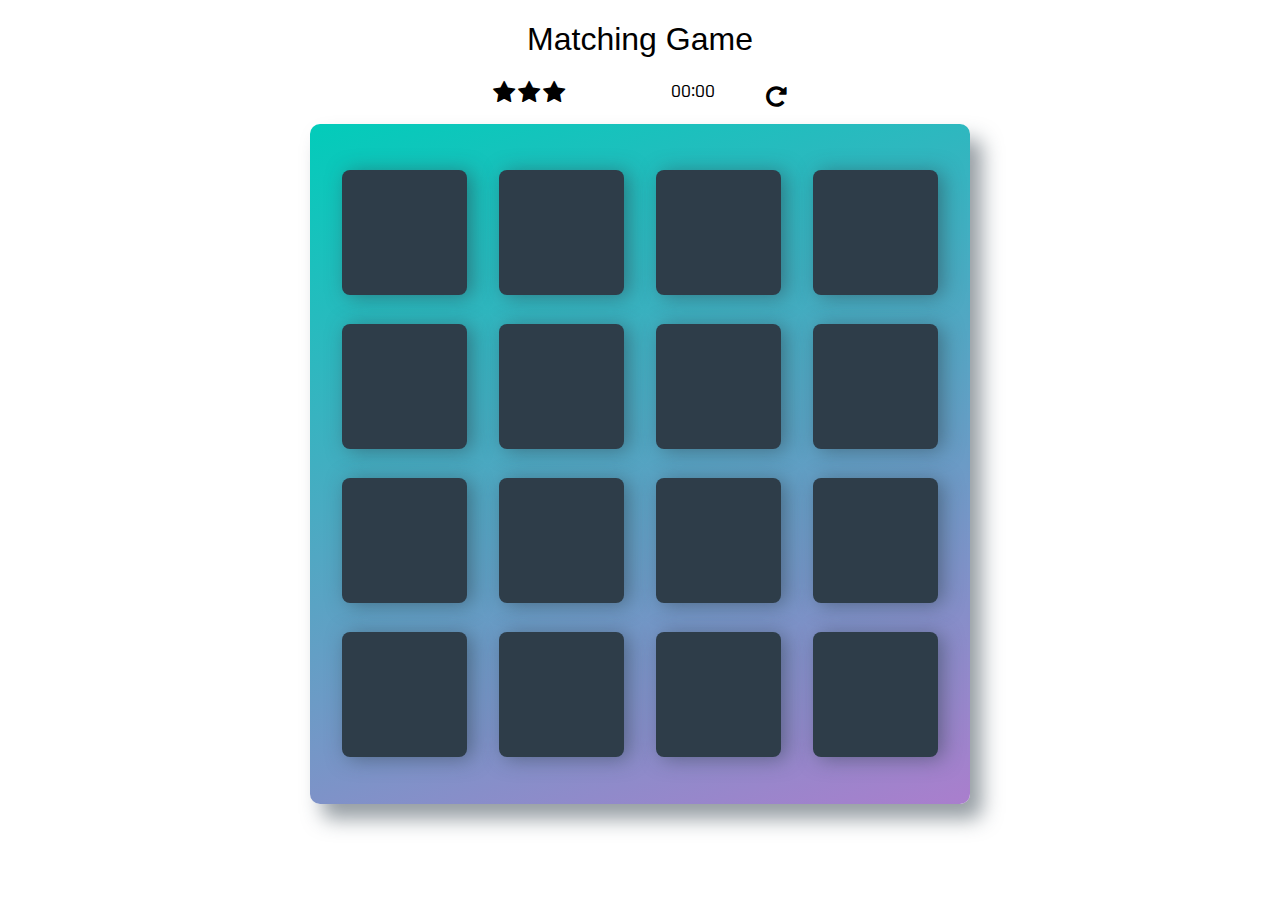
==== index.html @ 9c477710 "Timer reset working" ====
<!doctype html>
<html lang="en">
<head>
    <meta charset="utf-8">
    <title>Matching Game</title>
    <meta name="description" content="">
    <link rel="stylesheet prefetch" href="https://maxcdn.bootstrapcdn.com/font-awesome/4.6.1/css/font-awesome.min.css">
    <link rel="stylesheet prefetch" href="https://fonts.googleapis.com/css?family=Coda">
    <link rel="stylesheet" href="css/app.css">
  <!-- MODAL files-->
    <link href="css/modal.css" rel="stylesheet">

</head>
<body>

    <div class="container">
        <header>
            <h1>Matching Game</h1>
        </header>

        <section class="score-panel">
        	<ul class="stars">
        		<li><i class="fa fa-star" id="star1"></i></li>
        		<li><i class="fa fa-star" id="star2"></i></li>
        		<li><i class="fa fa-star" id="star3"></i></li>
        	</ul>

          <span class="moves" id="moves"></span>

          <div class="countdown" id="timer"></div>

          <div class="restart" onclick="restart()">
            <i class="fa fa-repeat"></i>
          </div>
        </section>

        <ul class="deck" id="deck">
            <li class="card">
                <i class="fa fa-diamond"></i>
            </li>
            <li class="card">
                <i class="fa fa-paper-plane-o"></i>
            </li>
            <li class="card match">
                <i class="fa fa-anchor"></i>
            </li>
            <li class="card">
                <i class="fa fa-bolt"></i>
            </li>
            <li class="card">
                <i class="fa fa-cube"></i>
            </li>
            <li class="card match">
                <i class="fa fa-anchor"></i>
            </li>
            <li class="card">
                <i class="fa fa-leaf"></i>
            </li>
            <li class="card">
                <i class="fa fa-bicycle"></i>
            </li>
            <li class="card">
                <i class="fa fa-diamond"></i>
            </li>
            <li class="card">
                <i class="fa fa-bomb"></i>
            </li>
            <li class="card">
                <i class="fa fa-leaf"></i>
            </li>
            <li class="card">
                <i class="fa fa-bomb"></i>
            </li>
            <li class="card open show">
                <i class="fa fa-bolt"></i>
            </li>
            <li class="card">
                <i class="fa fa-bicycle"></i>
            </li>
            <li class="card">
                <i class="fa fa-paper-plane-o"></i>
            </li>
            <li class="card">
                <i class="fa fa-cube"></i>
            </li>
        </ul>

          <div id="modalWin" class="modal">
              <div class="modal-window">
                  <h3>YOU WON !!! CONGRATULATIONS !!!</h3>

                  <p>Lorem ipsum dolor sit amet, consectetur adipiscing elit.</p>
              </div>
          </div>

          <div id="modalLose" class="modal">
              <div class="modal-window">
                  <h3>YOU LOST ! YOU STUPID WOMAN !</h3>

                  <p>Lorem ipsum dolor sit amet, consectetur adipiscing elit.</p>
              </div>
          </div>

    </div>
    <script src='http://cdnjs.cloudflare.com/ajax/libs/jquery/2.1.3/jquery.min.js'></script>
    <script src="js/app.js"></script>
</body>
</html>
---- css/app.css ----
html {
    box-sizing: border-box;
}

*,
*::before,
*::after {
    box-sizing: inherit;
}

html,
body {
    width: 100%;
    height: 100%;
    margin: 0;
    padding: 0;
}

body {
    background: #ffffff url('../img/geometry2.png'); /* Background pattern from Subtle Patterns */
    font-family: 'Coda', cursive;
}

.container {
    display: flex;
    justify-content: center;
    align-items: center;
    flex-direction: column;
}

h1 {
    font-family: 'Open Sans', sans-serif;
    font-weight: 300;
}

/*
 * Styles for the deck of cards
 */

.deck {
    width: 660px;
    min-height: 680px;
    background: linear-gradient(160deg, #02ccba 0%, #aa7ecd 100%);
    padding: 32px;
    border-radius: 10px;
    box-shadow: 12px 15px 20px 0 rgba(46, 61, 73, 0.5);
    display: flex;
    flex-wrap: wrap;
    justify-content: space-between;
    align-items: center;
    margin: 0 0 3em;
}

.deck .card {
    height: 125px;
    width: 125px;
    background: #2e3d49;
    font-size: 0;
    color: #ffffff;
    border-radius: 8px;
    cursor: pointer;
    display: flex;
    justify-content: center;
    align-items: center;
    box-shadow: 5px 2px 20px 0 rgba(46, 61, 73, 0.5);
}

.deck .card.open {
    transform: rotateY(0);
    background: #02b3e4;
    cursor: default;
}

.deck .card.show {
    font-size: 33px;
}

.deck .card.match {
    cursor: default;
    background: #02ccba;
    font-size: 33px;
    pointer-events: none;
}

/*
 * Styles for the Score Panel
 */
.fa-star{
  font-size: 24px;
}
.score-panel {
    display : flex;
    justify-content: space-around;
    text-align: left;
    width: 345px;
    margin-bottom: 10px;
}

.score-panel .stars {
    margin: 0;
    padding: 0;
    display: inline-block;
    margin: 0 5px 0 0;
}

.score-panel .stars li {
    list-style: none;
    display: inline-block;
}

.score-panel .restart {
    font-size: 24px;
    cursor: pointer;
    float: right;
}


/* MODAL */

/* MODAL END */
---- css/modal.css ----
.modal {
    position: fixed;
    top: 0;
    left: 0;
    bottom: 0;
    right: 0;
    display: none;
    overflow: auto;
    background-color: #000000;
    background-color: rgba(0, 0, 0, 0.7);
    z-index: 9999;
}

.modal-window {
    position: relative;
    background-color: #FFFFFF;
    width: 50%;
    margin: 10% auto;
    padding: 20px;
}

.modal-window.small {
    width: 30%;
}

.modal-window.large {
    width: 75%;
}

.close {
    position: absolute;
    top: 0;
    right: 0;
    color: rgba(0,0,0,0.3);
    height: 30px;
    width: 30px;
    font-size: 30px;
    line-height: 30px;
    text-align: center;
}

.close:hover,
.close:focus {
    color: #000000;
    cursor: pointer;
}

.open {
    display: block;
}
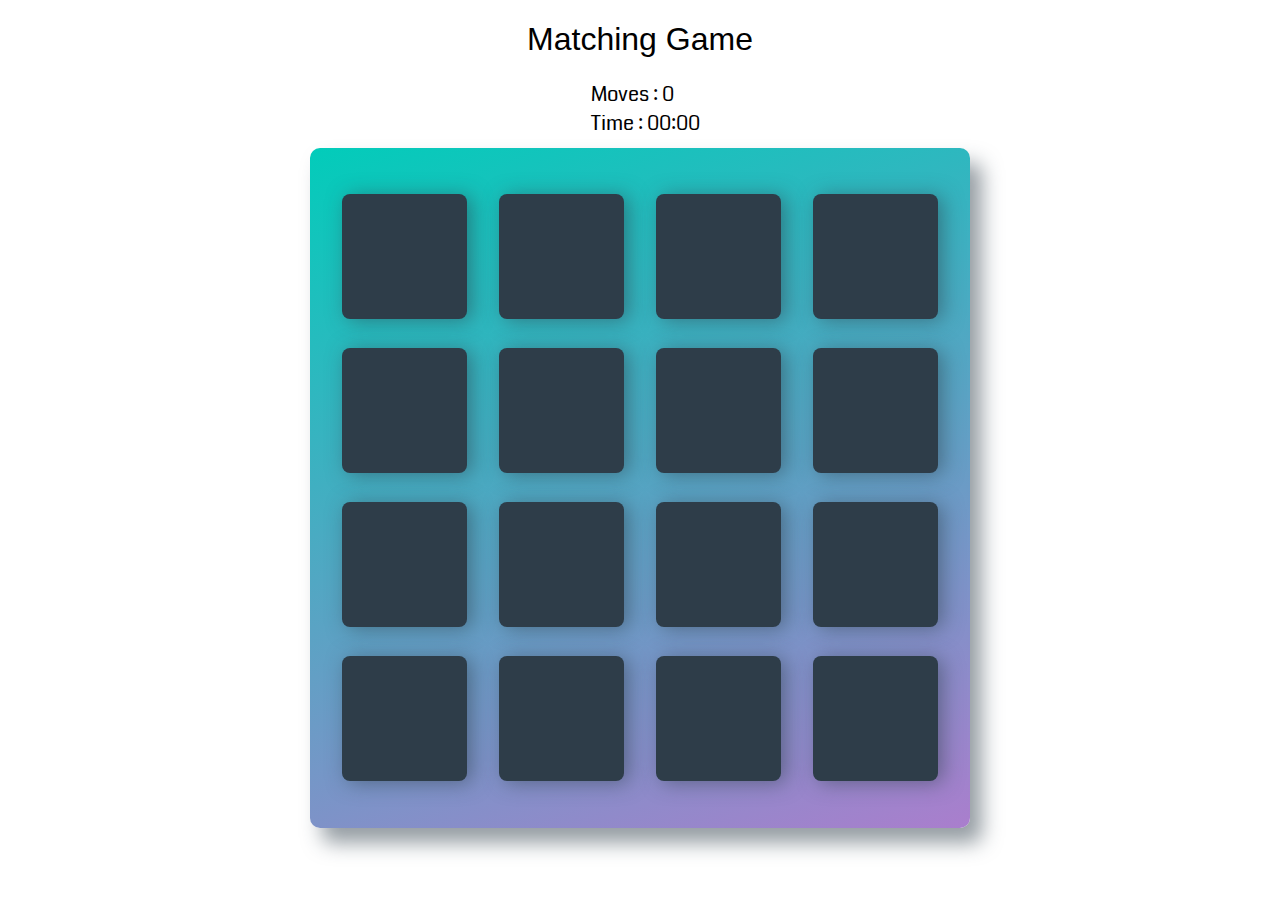
==== commit 9f3ddf80: "Rating is functional now" ====
--- a/index.html
+++ b/index.html
@@ -4,7 +4,7 @@
     <meta charset="utf-8">
     <title>Matching Game</title>
     <meta name="description" content="">
-    <link rel="stylesheet prefetch" href="https://maxcdn.bootstrapcdn.com/font-awesome/4.6.1/css/font-awesome.min.css">
+    <link rel="stylesheet" href="https://use.fontawesome.com/releases/v5.0.13/css/all.css" integrity="sha384-DNOHZ68U8hZfKXOrtjWvjxusGo9WQnrNx2sqG0tfsghAvtVlRW3tvkXWZh58N9jp" crossorigin="anonymous">
     <link rel="stylesheet prefetch" href="https://fonts.googleapis.com/css?family=Coda">
     <link rel="stylesheet" href="css/app.css">
   <!-- MODAL files-->
@@ -19,19 +19,24 @@
         </header>
 
         <section class="score-panel">
-        	<ul class="stars">
-        		<li><i class="fa fa-star" id="star1"></i></li>
-        		<li><i class="fa fa-star" id="star2"></i></li>
-        		<li><i class="fa fa-star" id="star3"></i></li>
-        	</ul>
+            <Section class="rating">
+              <ul class="stars">
+            		<li><i class="fas fa-star" id="starOne" name="starRating"></i></li>
+            		<li><i class="fas fa-star" id="starTwo" name="starRating"></i></li>
+            		<li><i class="fas fa-star" id="starThree" name="starRating"></i></li>
+            	</ul>
+            </section>
 
-          <span class="moves" id="moves"></span>
+            <section>
+              <span class="moves" id="moves">Moves : 0</span>
+              <div class="timer" id="timer"></div>
+            </section>
 
-          <div class="countdown" id="timer"></div>
-
-          <div class="restart" onclick="restart()">
-            <i class="fa fa-repeat"></i>
-          </div>
+          <section class="restart">
+              <div class="restart" onclick="restart()">
+              <i class="fas fa-redo-alt"></i>
+              </div>
+          </section>
         </section>
 
         <ul class="deck" id="deck">
--- a/css/app.css
+++ b/css/app.css
@@ -86,13 +86,23 @@
  * Styles for the Score Panel
  */
 .fa-star{
-  font-size: 24px;
+  font-size: 30px;
+  color: #FFB300;
 }
+
+.moves{
+  font-size: 20px;
+}
+
+.timer{
+  font-size: 20px;
+}
+
 .score-panel {
     display : flex;
     justify-content: space-around;
     text-align: left;
-    width: 345px;
+    width: 400px;
     margin-bottom: 10px;
 }
 
@@ -109,7 +119,7 @@
 }
 
 .score-panel .restart {
-    font-size: 24px;
+    font-size: 30px;
     cursor: pointer;
     float: right;
 }
--- a/css/modal.css
+++ b/css/modal.css
@@ -1,50 +1,50 @@
-.modal {
-    position: fixed;
-    top: 0;
-    left: 0;
-    bottom: 0;
-    right: 0;
-    display: none;
-    overflow: auto;
-    background-color: #000000;
-    background-color: rgba(0, 0, 0, 0.7);
-    z-index: 9999;
-}
-
-.modal-window {
-    position: relative;
-    background-color: #FFFFFF;
-    width: 50%;
-    margin: 10% auto;
-    padding: 20px;
-}
-
-.modal-window.small {
-    width: 30%;
-}
-
-.modal-window.large {
-    width: 75%;
-}
-
-.close {
-    position: absolute;
-    top: 0;
-    right: 0;
-    color: rgba(0,0,0,0.3);
-    height: 30px;
-    width: 30px;
-    font-size: 30px;
-    line-height: 30px;
-    text-align: center;
-}
-
-.close:hover,
-.close:focus {
-    color: #000000;
-    cursor: pointer;
-}
-
-.open {
-    display: block;
-}
+.modal {
+    position: fixed;
+    top: 0;
+    left: 0;
+    bottom: 0;
+    right: 0;
+    display: none;
+    overflow: auto;
+    background-color: #000000;
+    background-color: rgba(0, 0, 0, 0.7);
+    z-index: 9999;
+}
+
+.modal-window {
+    position: relative;
+    background-color: #FFFFFF;
+    width: 50%;
+    margin: 10% auto;
+    padding: 20px;
+}
+
+.modal-window.small {
+    width: 30%;
+}
+
+.modal-window.large {
+    width: 75%;
+}
+
+.close {
+    position: absolute;
+    top: 0;
+    right: 0;
+    color: rgba(0,0,0,0.3);
+    height: 30px;
+    width: 30px;
+    font-size: 30px;
+    line-height: 30px;
+    text-align: center;
+}
+
+.close:hover,
+.close:focus {
+    color: #000000;
+    cursor: pointer;
+}
+
+.open {
+    display: block;
+}
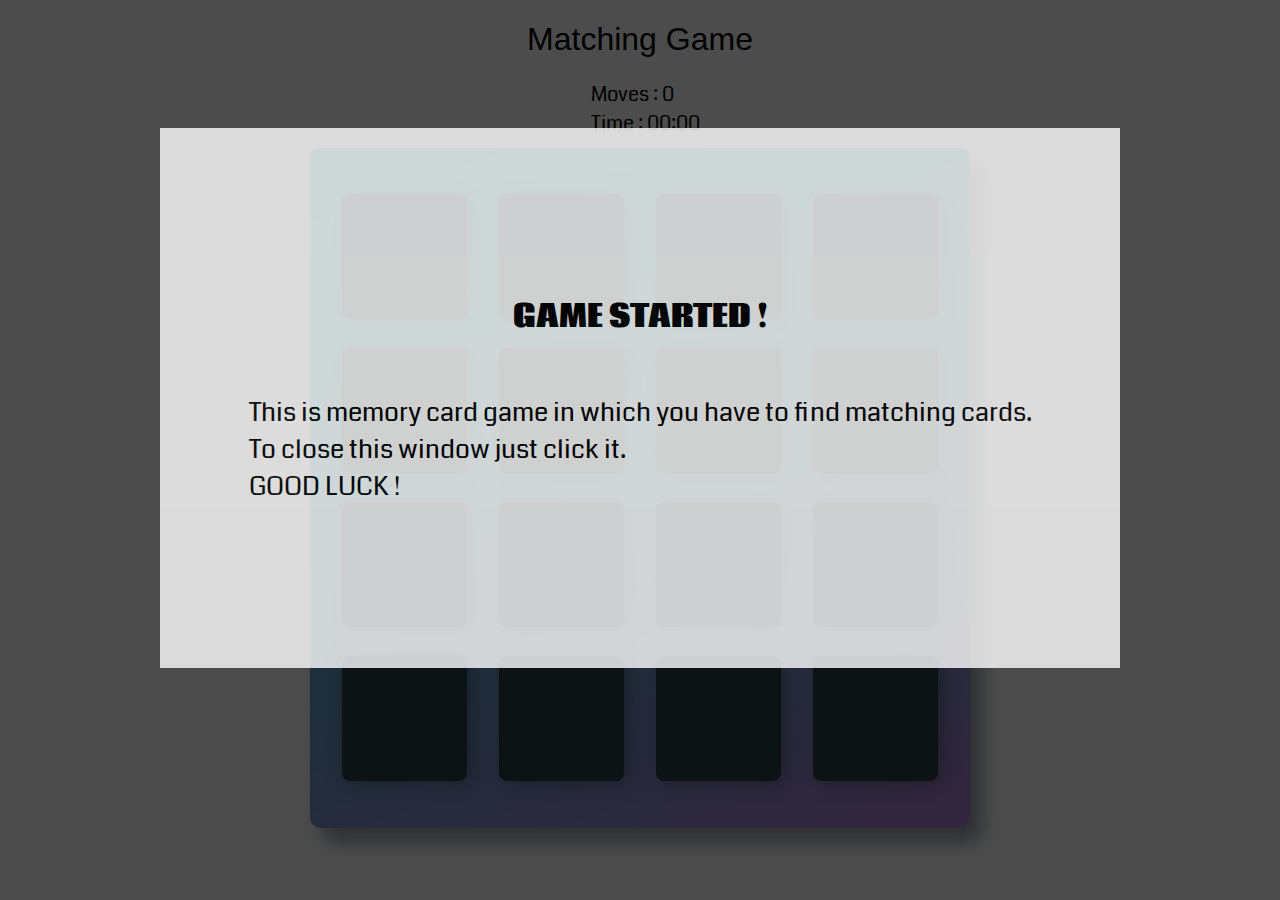
==== commit 6e2bfc39: "Game is ready to submit to Udacity" ====
--- a/index.html
+++ b/index.html
@@ -1,113 +1,121 @@
 <!doctype html>
 <html lang="en">
+
 <head>
-    <meta charset="utf-8">
-    <title>Matching Game</title>
-    <meta name="description" content="">
-    <link rel="stylesheet" href="https://use.fontawesome.com/releases/v5.0.13/css/all.css" integrity="sha384-DNOHZ68U8hZfKXOrtjWvjxusGo9WQnrNx2sqG0tfsghAvtVlRW3tvkXWZh58N9jp" crossorigin="anonymous">
-    <link rel="stylesheet prefetch" href="https://fonts.googleapis.com/css?family=Coda">
-    <link rel="stylesheet" href="css/app.css">
+  <meta charset="utf-8">
+  <title>Matching Game</title>
+  <meta name="description" content="">
+  <link rel="stylesheet" href="https://use.fontawesome.com/releases/v5.0.13/css/all.css" integrity="sha384-DNOHZ68U8hZfKXOrtjWvjxusGo9WQnrNx2sqG0tfsghAvtVlRW3tvkXWZh58N9jp" crossorigin="anonymous">
+  <link rel="stylesheet prefetch" href="https://fonts.googleapis.com/css?family=Coda">
+  <link rel="stylesheet" href="css/app.css">
   <!-- MODAL files-->
-    <link href="css/modal.css" rel="stylesheet">
+  <link href="css/modal.css" rel="stylesheet">
 
 </head>
+
 <body>
 
-    <div class="container">
-        <header>
-            <h1>Matching Game</h1>
-        </header>
+  <div class="container">
+    <header>
+      <h1>Matching Game</h1>
+    </header>
 
-        <section class="score-panel">
-            <Section class="rating">
-              <ul class="stars">
-            		<li><i class="fas fa-star" id="starOne" name="starRating"></i></li>
-            		<li><i class="fas fa-star" id="starTwo" name="starRating"></i></li>
-            		<li><i class="fas fa-star" id="starThree" name="starRating"></i></li>
-            	</ul>
-            </section>
+    <section class="score-panel">
+      <Section class="rating">
+        <ul class="stars">
+          <li><i class="fas fa-star starOne " id="starOne" name="starRating"></i></li>
+          <li><i class="fas fa-star starTwo" id="starTwo" name="starRating"></i></li>
+          <li><i class="fas fa-star starThree" id="starThree" name="starRating"></i></li>
+        </ul>
+      </section>
 
-            <section>
-              <span class="moves" id="moves">Moves : 0</span>
-              <div class="timer" id="timer"></div>
-            </section>
+      <section>
+        <span class="moves" id="moves">Moves : 0</span>
+        <div class="timer" id="timer"></div>
+      </section>
 
-          <section class="restart">
-              <div class="restart" onclick="restart()">
-              <i class="fas fa-redo-alt"></i>
-              </div>
-          </section>
+      <section class="restart">
+        <div class="restart" onclick="restart()">
+          <i class="fas fa-redo-alt"></i>
+        </div>
+      </section>
+    </section>
+
+    <ul class="deck" id="deck">
+      <li class="card">
+        <i class="fas fa-gem"></i>
+      </li>
+      <li class="card">
+        <i class="fas fa-paper-plane"></i>
+      </li>
+      <li class="card match">
+        <i class="fa fa-anchor"></i>
+      </li>
+      <li class="card">
+        <i class="fa fa-bolt"></i>
+      </li>
+      <li class="card">
+        <i class="fa fa-cube"></i>
+      </li>
+      <li class="card match">
+        <i class="fa fa-anchor"></i>
+      </li>
+      <li class="card">
+        <i class="fa fa-leaf"></i>
+      </li>
+      <li class="card">
+        <i class="fa fa-bicycle"></i>
+      </li>
+      <li class="card">
+        <i class="fas fa-gem"></i>
+      </li>
+      <li class="card">
+        <i class="fa fa-bomb"></i>
+      </li>
+      <li class="card">
+        <i class="fa fa-leaf"></i>
+      </li>
+      <li class="card">
+        <i class="fa fa-bomb"></i>
+      </li>
+      <li class="card open show">
+        <i class="fa fa-bolt"></i>
+      </li>
+      <li class="card">
+        <i class="fa fa-bicycle"></i>
+      </li>
+      <li class="card">
+        <i class="fas fa-paper-plane"></i>
+      </li>
+      <li class="card">
+        <i class="fa fa-cube"></i>
+      </li>
+    </ul>
+
+    <div id="modalWin" class="modal">
+      <div class="modal-window large">
+        <h3>CONGRATULATIONS !!!</h3>
+        <p id="modalWintext">Lorem ipsum dolor sit amet, consectetur adipiscing elit.</p>
+        <section class="ratingModal">
+          <ul class="modalStars">
+            <li><i class="fas fa-star starOne" id="starOne" name="starRating"></i></li>
+            <li><i class="fas fa-star starTwo" id="starTwo" name="starRating"></i></li>
+            <li><i class="fas fa-star starThree" id="starThree" name="starRating"></i></li>
+          </ul>
         </section>
+      </div>
+    </div>
 
-        <ul class="deck" id="deck">
-            <li class="card">
-                <i class="fa fa-diamond"></i>
-            </li>
-            <li class="card">
-                <i class="fa fa-paper-plane-o"></i>
-            </li>
-            <li class="card match">
-                <i class="fa fa-anchor"></i>
-            </li>
-            <li class="card">
-                <i class="fa fa-bolt"></i>
-            </li>
-            <li class="card">
-                <i class="fa fa-cube"></i>
-            </li>
-            <li class="card match">
-                <i class="fa fa-anchor"></i>
-            </li>
-            <li class="card">
-                <i class="fa fa-leaf"></i>
-            </li>
-            <li class="card">
-                <i class="fa fa-bicycle"></i>
-            </li>
-            <li class="card">
-                <i class="fa fa-diamond"></i>
-            </li>
-            <li class="card">
-                <i class="fa fa-bomb"></i>
-            </li>
-            <li class="card">
-                <i class="fa fa-leaf"></i>
-            </li>
-            <li class="card">
-                <i class="fa fa-bomb"></i>
-            </li>
-            <li class="card open show">
-                <i class="fa fa-bolt"></i>
-            </li>
-            <li class="card">
-                <i class="fa fa-bicycle"></i>
-            </li>
-            <li class="card">
-                <i class="fa fa-paper-plane-o"></i>
-            </li>
-            <li class="card">
-                <i class="fa fa-cube"></i>
-            </li>
-        </ul>
+    <div id="modalStart" class="modal">
+      <div class="modal-window">
+        <h3>GAME STARTED !</h3>
+        <p id="modalStartText">Lorem ipsum dolor sit amet, consectetur adipiscing elit.</p>
+      </div>
+    </div>
 
-          <div id="modalWin" class="modal">
-              <div class="modal-window">
-                  <h3>YOU WON !!! CONGRATULATIONS !!!</h3>
+  </div>
+  <script src='http://cdnjs.cloudflare.com/ajax/libs/jquery/2.1.3/jquery.min.js'></script>
+  <script src="js/app.js"></script>
+</body>
 
-                  <p>Lorem ipsum dolor sit amet, consectetur adipiscing elit.</p>
-              </div>
-          </div>
-
-          <div id="modalLose" class="modal">
-              <div class="modal-window">
-                  <h3>YOU LOST ! YOU STUPID WOMAN !</h3>
-
-                  <p>Lorem ipsum dolor sit amet, consectetur adipiscing elit.</p>
-              </div>
-          </div>
-
-    </div>
-    <script src='http://cdnjs.cloudflare.com/ajax/libs/jquery/2.1.3/jquery.min.js'></script>
-    <script src="js/app.js"></script>
-</body>
 </html>
--- a/css/app.css
+++ b/css/app.css
@@ -1,36 +1,34 @@
 html {
-    box-sizing: border-box;
+  box-sizing: border-box;
 }
 
-*,
-*::before,
-*::after {
-    box-sizing: inherit;
+*, *::before, *::after {
+  box-sizing: inherit;
 }
 
-html,
-body {
-    width: 100%;
-    height: 100%;
-    margin: 0;
-    padding: 0;
+html, body {
+  width: 100%;
+  height: 100%;
+  margin: 0;
+  padding: 0;
 }
 
 body {
-    background: #ffffff url('../img/geometry2.png'); /* Background pattern from Subtle Patterns */
-    font-family: 'Coda', cursive;
+  background: #ffffff url('../img/geometry2.png');
+  /* Background pattern from Subtle Patterns */
+  font-family: 'Coda', cursive;
 }
 
 .container {
-    display: flex;
-    justify-content: center;
-    align-items: center;
-    flex-direction: column;
+  display: flex;
+  justify-content: center;
+  align-items: center;
+  flex-direction: column;
 }
 
 h1 {
-    font-family: 'Open Sans', sans-serif;
-    font-weight: 300;
+  font-family: 'Open Sans', sans-serif;
+  font-weight: 300;
 }
 
 /*
@@ -38,93 +36,163 @@
  */
 
 .deck {
-    width: 660px;
-    min-height: 680px;
-    background: linear-gradient(160deg, #02ccba 0%, #aa7ecd 100%);
-    padding: 32px;
-    border-radius: 10px;
-    box-shadow: 12px 15px 20px 0 rgba(46, 61, 73, 0.5);
-    display: flex;
-    flex-wrap: wrap;
-    justify-content: space-between;
-    align-items: center;
-    margin: 0 0 3em;
+  width: 660px;
+  min-height: 680px;
+  background: linear-gradient(160deg, #02ccba 0%, #aa7ecd 100%);
+  padding: 32px;
+  border-radius: 10px;
+  box-shadow: 12px 15px 20px 0 rgba(46, 61, 73, 0.5);
+  display: flex;
+  flex-wrap: wrap;
+  justify-content: space-between;
+  align-items: center;
+  margin: 0 0 3em;
 }
 
 .deck .card {
-    height: 125px;
-    width: 125px;
-    background: #2e3d49;
-    font-size: 0;
-    color: #ffffff;
-    border-radius: 8px;
-    cursor: pointer;
-    display: flex;
-    justify-content: center;
-    align-items: center;
-    box-shadow: 5px 2px 20px 0 rgba(46, 61, 73, 0.5);
+  height: 125px;
+  width: 125px;
+  background: #2e3d49;
+  font-size: 0;
+  color: #ffffff;
+  border-radius: 8px;
+  cursor: pointer;
+  display: flex;
+  justify-content: center;
+  align-items: center;
+  box-shadow: 5px 2px 20px 0 rgba(46, 61, 73, 0.5);
 }
 
 .deck .card.open {
-    transform: rotateY(0);
-    background: #02b3e4;
-    cursor: default;
+  transform: rotateY(0);
+  background: #02b3e4;
+  cursor: default;
 }
 
 .deck .card.show {
-    font-size: 33px;
+  font-size: 40px;
 }
 
 .deck .card.match {
-    cursor: default;
-    background: #02ccba;
-    font-size: 33px;
-    pointer-events: none;
+  cursor: default;
+  background: #02ccba;
+  pointer-events: none;
 }
 
 /*
  * Styles for the Score Panel
  */
-.fa-star{
+
+.fa-star {
   font-size: 30px;
   color: #FFB300;
 }
 
-.moves{
+.moves {
   font-size: 20px;
 }
 
-.timer{
+.timer {
   font-size: 20px;
 }
 
 .score-panel {
-    display : flex;
-    justify-content: space-around;
-    text-align: left;
-    width: 400px;
-    margin-bottom: 10px;
+  display: flex;
+  justify-content: space-around;
+  text-align: left;
+  width: 400px;
+  margin-bottom: 10px;
 }
 
 .score-panel .stars {
-    margin: 0;
-    padding: 0;
-    display: inline-block;
-    margin: 0 5px 0 0;
+  margin: 0;
+  padding: 0;
+  display: inline-block;
+  margin: 0 5px 0 0;
 }
 
 .score-panel .stars li {
-    list-style: none;
-    display: inline-block;
+  list-style: none;
+  display: inline-block;
 }
 
 .score-panel .restart {
-    font-size: 30px;
-    cursor: pointer;
-    float: right;
+  font-size: 30px;
+  cursor: pointer;
+  float: right;
 }
-
 
 /* MODAL */
 
+.modal {
+  position: fixed;
+  top: 0;
+  left: 0;
+  bottom: 0;
+  right: 0;
+  display: none;
+  overflow: auto;
+  background-color: #000000;
+  background-color: rgba(0, 0, 0, 0.7);
+  z-index: 9999;
+}
+
+.modal-window {
+  display: flex;
+  justify-content: center;
+  flex-direction: column;
+  align-self: center;
+  position: relative;
+  background-color: #FFFFFF;
+  opacity: 0.8;
+  width: 75%;
+  height: 60%;
+  margin: 10% auto;
+  padding: 20px;
+}
+
+p {
+  display: flex;
+  justify-content: center;
+  font-size: 26px;
+}
+
+h3 {
+  display: flex;
+  justify-content: center;
+  font-size: 30px;
+}
+
+.modalStars {
+  margin: 0;
+  padding: 0;
+  display: inline-block;
+  margin: 0 5px 0 0;
+}
+
+.ratingModal {
+  list-style: none;
+  display: flex;
+  flex-direction: row;
+  justify-content: center;
+}
+
+.close {
+  color: rgba(0, 0, 0, 0.3);
+  height: 7%;
+  width: 20%;
+  font-size: 30px;
+  line-height: 30px;
+  text-align: center;
+}
+
+.close:hover, .close:focus {
+  color: #000000;
+  cursor: pointer;
+}
+
+.open {
+  display: block;
+}
+
 /* MODAL END */
--- a/css/modal.css
+++ b/css/modal.css
@@ -1,50 +1,68 @@
 .modal {
-    position: fixed;
-    top: 0;
-    left: 0;
-    bottom: 0;
-    right: 0;
-    display: none;
-    overflow: auto;
-    background-color: #000000;
-    background-color: rgba(0, 0, 0, 0.7);
-    z-index: 9999;
+  position: fixed;
+  top: 0;
+  left: 0;
+  bottom: 0;
+  right: 0;
+  display: none;
+  overflow: auto;
+  background-color: #000000;
+  background-color: rgba(0, 0, 0, 0.7);
+  z-index: 9999;
 }
 
 .modal-window {
-    position: relative;
-    background-color: #FFFFFF;
-    width: 50%;
-    margin: 10% auto;
-    padding: 20px;
+  display: flex;
+  justify-content: center;
+  flex-direction: column;
+  align-self: center;
+  position: relative;
+  background-color: #FFFFFF;
+  opacity: 0.8;
+  width: 75%;
+  height: 60%;
+  margin: 10% auto;
+  padding: 20px;
 }
 
-.modal-window.small {
-    width: 30%;
+p {
+  display: flex;
+  justify-content: center;
+  font-size: 26px;
 }
 
-.modal-window.large {
-    width: 75%;
+h3 {
+  display: flex;
+  justify-content: center;
+  font-size: 30px;
+}
+
+.modalStars {
+  margin: 0;
+  padding: 0;
+  display: inline-block;
+  margin: 0 5px 0 0;
+}
+
+.modalStars li {
+  list-style: none;
+  display: inline-block;
 }
 
 .close {
-    position: absolute;
-    top: 0;
-    right: 0;
-    color: rgba(0,0,0,0.3);
-    height: 30px;
-    width: 30px;
-    font-size: 30px;
-    line-height: 30px;
-    text-align: center;
+  color: rgba(0, 0, 0, 0.3);
+  height: 7%;
+  width: 20%;
+  font-size: 30px;
+  line-height: 30px;
+  text-align: center;
 }
 
-.close:hover,
-.close:focus {
-    color: #000000;
-    cursor: pointer;
+.close:hover, .close:focus {
+  color: #000000;
+  cursor: pointer;
 }
 
 .open {
-    display: block;
+  display: block;
 }
